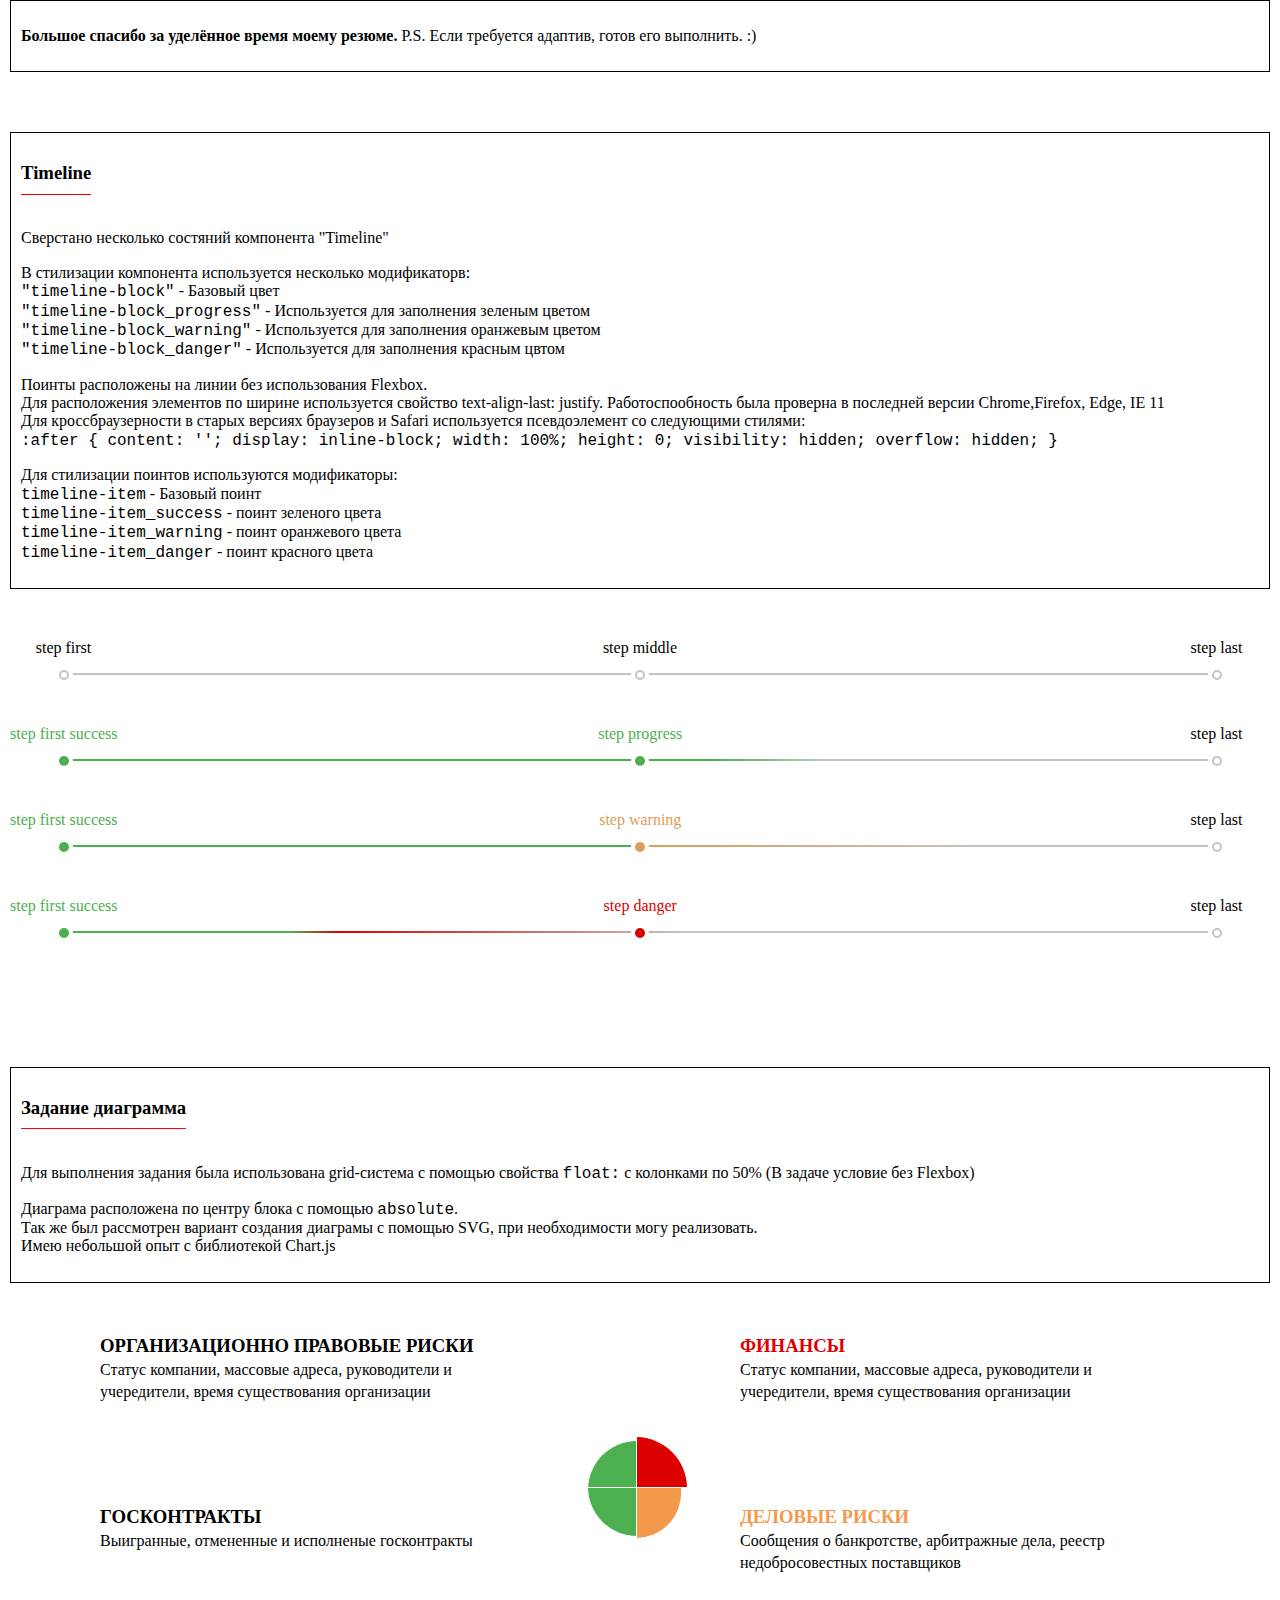
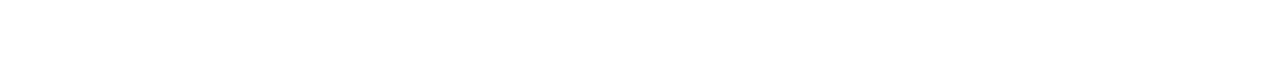
==== projects/korus/index.html @ c4a9c42c "fix" ====
<!DOCTYPE html>
<html lang="ru">

<head>
    <meta charset="utf-8"/>
    <title>Тестовое задание</title>
    <meta name="keywords" content="keywords"/>
    <meta name="description" content="description"/>
    <meta name="theme-color" content="#ffffff">

    <!--viewport-->
    <meta name="viewport" content="width=device-width, initial-scale=1.0, user-scalable=no, maximum-scale=1.0"/>
    <!-- <meta name="viewport" content="width=device-width, initial-scale=1.0" /> -->
    <!--modernizr-->

    <!-- HTML5 Shim and Respond.js IE8 support of HTML5 elements and media queries -->
    <!-- WARNING: Respond.js doesn't work if you view the page via file:// -->
    <!--[if IE]>
    <script src="//cdnjs.cloudflare.com/ajax/libs/html5shiv/3.7.3/html5shiv.min.js"></script>
    <link href="css/ie.css" rel="stylesheet" media="all"/>
    <![endif]-->
    <!--styles-->
    <link rel="stylesheet" type="text/css" href="css/app.css?v=1.0"/>
</head>

<body>
<div class="wrapper">
    <div class="container">
        <div class="task">
            <p><strong>Большое спасибо за уделённое время моему резюме.</strong>
            P.S. Если требуется адаптив, готов его выполнить. :)</p>
        </div>
    </div>
    <section class="timeline">
        <div class="container">
            <div class="task">
                <h3>Timeline</h3>
                <p>Сверстано несколько состяний компонента "Timeline"</p>
                <p>В стилизации компонента используется несколько модификаторв:
                    <br>
                    <code>"timeline-block"</code> - Базовый цвет
                    <br>
                    <code>"timeline-block_progress"</code> - Используется для заполнения зеленым цветом
                    <br>
                    <code>"timeline-block_warning"</code> - Используется для заполнения оранжевым цветом
                    <br>
                    <code>"timeline-block_danger"</code> - Используется для заполнения красным цвтом
                    <br>
                </p>
                <p>Поинты расположены на линии без использования Flexbox.
                    <br>Для расположения элементов по ширине используется свойство text-align-last: justify.
                    Работоспообность была проверна в последней версии Chrome,Firefox, Edge, IE 11
                    <br>Для кроссбраузерности в старых версиях браузеров и Safari используется псевдоэлемент со следующими
                    стилями:
                    <br>
                    <code>:after {
                        content: '';
                        display: inline-block;
                        width: 100%;
                        height: 0;
                        visibility: hidden;
                        overflow: hidden;
                        }</code>
                </p>
                <p>Для стилизации поинтов используются модификаторы:
                    <br>
                    <code>timeline-item</code> - Базовый поинт
                    <br>
                    <code>timeline-item_success</code> - поинт зеленого цвета
                    <br>
                    <code>timeline-item_warning</code> - поинт оранжевого цвета
                    <br>
                    <code>timeline-item_danger</code> - поинт красного цвета
                    <br>
                </p>
            </div>
            <!--timeline block-->
            <ul class="timeline-block">
                <li class="timeline-item">step first</li>
                <li class="timeline-item">step middle</li>
                <li class="timeline-item">step last</li>
            </ul>
            <!--timeline block progress-->
            <ul class="timeline-block timeline-block_progress">
                <li class="timeline-item timeline-item_success">step first success</li>
                <li class="timeline-item timeline-item_success">step progress</li>
                <li class="timeline-item">step last</li>
            </ul>

            <!--timeline block warning-->
            <ul class="timeline-block timeline-block_progress timeline-block_warning">
                <li class="timeline-item timeline-item_success">step first success</li>
                <li class="timeline-item timeline-item_warning">step warning</li>
                <li class="timeline-item">step last</li>
            </ul>

            <!--timeline block danger-->
            <ul class="timeline-block timeline-block_progress timeline-block_danger">
                <li class="timeline-item timeline-item_success">step first success</li>
                <li class="timeline-item timeline-item_danger">step danger</li>
                <li class="timeline-item">step last</li>
            </ul>
        </div>
    </section>
    <section class="diagram">
        <div class="container">
            <div class="task">
                <h3>Задание диаграмма</h3>
                <p>Для выполнения задания была использована grid-система с помощью свойства <code>float:</code> c
                    колонками по 50% (В задаче условие без Flexbox)</p>
                <p>Диаграма расположена по центру блока с помощью <code>absolute</code>.
                    <br>Так же был рассмотрен вариант создания диаграмы с помощью SVG, при необходимости могу
                    реализовать.
                    <br>Имею небольшой опыт с библиотекой Chart.js</p>
            </div>
        </div>
        <div class="container ">
            <!--GRID-->
            <div class="row clearfix">
                <div class="col">
                    <!--diagram-item-->
                    <div class="diagram-item">
                        <h3 class="diagram-item__title">Организационно правовые риски</h3>
                        <p>Статус компании, массовые адреса, руководители и учередители, время существования
                            организации</p>
                    </div>
                </div>
                <div class="col">
                    <!--diagram-item-->
                    <div class="diagram-item">
                        <h3 class="diagram-item__title diagram-item__title_red">Финансы</h3>
                        <p>Статус компании, массовые адреса, руководители и учередители, время существования
                            организации</p>
                    </div>
                </div>
                <div class="col">
                    <div class="diagram-item">
                        <h3 class="diagram-item__title">Госконтракты</h3>
                        <p>Выигранные, отмененные и исполненые госконтракты</p>
                    </div>
                </div>
                <div class="col">
                    <!--diagram-item-->
                    <div class="diagram-item">
                        <h3 class="diagram-item__title diagram-item__title_orange">Деловые риски</h3>
                        <p>Сообщения о банкротстве, арбитражные дела, реестр недобросовестных поставщиков</p>
                    </div>
                </div>
            </div>
            <div class="diagram-block">
                <div class="diagram-block__item diagram-block__item_green"></div>
                <div class="diagram-block__item diagram-block__item_green"></div>
                <div class="diagram-block__item diagram-block__item_red"></div>
                <div class="diagram-block__item diagram-block__item_orange"></div>
            </div>
        </div>
    </section>
</div>
</body>

</html>
---- projects/korus/css/app.css ----
/*! normalize.css v7.0.0 | MIT License | github.com/necolas/normalize.css */

/* Document
   ========================================================================== */

/**
 * 1. Correct the line height in all browsers.
 * 2. Prevent adjustments of font size after orientation changes in
 *    IE on Windows Phone and in iOS.
 */

html
{
    line-height: 1.15;
    /* 1 */

        -ms-text-size-adjust: 100%;
    /* 2 */
    -webkit-text-size-adjust: 100%;
    /* 2 */
}

/* Sections
   ========================================================================== */

/**
 * Remove the margin in all browsers (opinionated).
 */

body
{
    margin: 0;
}

/**
 * Add the correct display in IE 9-.
 */

article,
aside,
footer,
header,
nav,
section
{
    display: block;
}

/**
 * Correct the font size and margin on `h1` elements within `section` and
 * `article` contexts in Chrome, Firefox, and Safari.
 */

h1
{
    font-size: 2em;

    margin: .67em 0;
}

/* Grouping content
   ========================================================================== */

/**
 * Add the correct display in IE 9-.
 * 1. Add the correct display in IE.
 */

figcaption,
figure,
main
{
    /* 1 */
    display: block;
}

/**
 * Add the correct margin in IE 8.
 */

figure
{
    margin: 1em 40px;
}

/**
 * 1. Add the correct box sizing in Firefox.
 * 2. Show the overflow in Edge and IE.
 */

hr
{
    /* 1 */
    overflow: visible;

    -webkit-box-sizing: content-box;
            box-sizing: content-box;
    /* 1 */
    height: 0;
    /* 2 */
}

/**
 * 1. Correct the inheritance and scaling of font size in all browsers.
 * 2. Correct the odd `em` font sizing in all browsers.
 */

pre
{
    font-family: monospace, monospace;
    /* 1 */
    font-size: 1em;
    /* 2 */
}

/* Text-level semantics
   ========================================================================== */

/**
 * 1. Remove the gray background on active links in IE 10.
 * 2. Remove gaps in links underline in iOS 8+ and Safari 8+.
 */

a
{
    background-color: transparent;
    /* 1 */

    -webkit-text-decoration-skip: objects;
    /* 2 */
}

/**
 * 1. Remove the bottom border in Chrome 57- and Firefox 39-.
 * 2. Add the correct text decoration in Chrome, Edge, IE, Opera, and Safari.
 */

abbr[title]
{
    /* 1 */
    text-decoration: underline;
    /* 2 */
    text-decoration: underline dotted;

    border-bottom: none;
    /* 2 */
}

/**
 * Prevent the duplicate application of `bolder` by the next rule in Safari 6.
 */

b,
strong
{
    font-weight: inherit;
}

/**
 * Add the correct font weight in Chrome, Edge, and Safari.
 */

b,
strong
{
    font-weight: bolder;
}

/**
 * 1. Correct the inheritance and scaling of font size in all browsers.
 * 2. Correct the odd `em` font sizing in all browsers.
 */

code,
kbd,
samp
{
    font-family: monospace, monospace;
    /* 1 */
    font-size: 1em;
    /* 2 */
}

/**
 * Add the correct font style in Android 4.3-.
 */

dfn
{
    font-style: italic;
}

/**
 * Add the correct background and color in IE 9-.
 */

mark
{
    color: #000;
    background-color: #ff0;
}

/**
 * Add the correct font size in all browsers.
 */

small
{
    font-size: 80%;
}

/**
 * Prevent `sub` and `sup` elements from affecting the line height in
 * all browsers.
 */

sub,
sup
{
    font-size: 75%;
    line-height: 0;

    position: relative;

    vertical-align: baseline;
}

sub
{
    bottom: -.25em;
}

sup
{
    top: -.5em;
}

/* Embedded content
   ========================================================================== */

/**
 * Add the correct display in IE 9-.
 */

audio,
video
{
    display: inline-block;
}

/**
 * Add the correct display in iOS 4-7.
 */

audio:not([controls])
{
    display: none;

    height: 0;
}

/**
 * Remove the border on images inside links in IE 10-.
 */

img
{
    border-style: none;
}

/**
 * Hide the overflow in IE.
 */

svg:not(:root)
{
    overflow: hidden;
}

/* Forms
   ========================================================================== */

/**
 * 1. Change the font styles in all browsers (opinionated).
 * 2. Remove the margin in Firefox and Safari.
 */

button,
input,
optgroup,
select,
textarea
{
    font-family: sans-serif;
    /* 1 */
    font-size: 100%;
    /* 1 */
    line-height: 1.15;
    /* 1 */

    margin: 0;
    /* 2 */
}

/**
 * Show the overflow in IE.
 * 1. Show the overflow in Edge.
 */

button,
input
{
    /* 1 */
    overflow: visible;
}

/**
 * Remove the inheritance of text transform in Edge, Firefox, and IE.
 * 1. Remove the inheritance of text transform in Firefox.
 */

button,
select
{
    /* 1 */
    text-transform: none;
}

/**
 * 1. Prevent a WebKit bug where (2) destroys native `audio` and `video`
 *    controls in Android 4.
 * 2. Correct the inability to style clickable types in iOS and Safari.
 */

button,
html [type='button'],
[type='reset'],
[type='submit']
{
    -webkit-appearance: button;
    /* 2 */
}

/**
 * Remove the inner border and padding in Firefox.
 */

button::-moz-focus-inner,
[type='button']::-moz-focus-inner,
[type='reset']::-moz-focus-inner,
[type='submit']::-moz-focus-inner
{
    padding: 0;

    border-style: none;
}

/**
 * Restore the focus styles unset by the previous rule.
 */

button:-moz-focusring,
[type='button']:-moz-focusring,
[type='reset']:-moz-focusring,
[type='submit']:-moz-focusring
{
    outline: 1px dotted ButtonText;
}

/**
 * Correct the padding in Firefox.
 */

fieldset
{
    padding: .35em .75em .625em;
}

/**
 * 1. Correct the text wrapping in Edge and IE.
 * 2. Correct the color inheritance from `fieldset` elements in IE.
 * 3. Remove the padding so developers are not caught out when they zero out
 *    `fieldset` elements in all browsers.
 */

legend
{
    /* 2 */
    display: table;

    -webkit-box-sizing: border-box;
            box-sizing: border-box;
    /* 1 */
    max-width: 100%;
    /* 1 */
    padding: 0;
    /* 3 */

    white-space: normal;
    /* 1 */

    color: inherit;
    /* 1 */
}

/**
 * 1. Add the correct display in IE 9-.
 * 2. Add the correct vertical alignment in Chrome, Firefox, and Opera.
 */

progress
{
    display: inline-block;
    /* 1 */

    vertical-align: baseline;
    /* 2 */
}

/**
 * Remove the default vertical scrollbar in IE.
 */

textarea
{
    overflow: auto;
}

/**
 * 1. Add the correct box sizing in IE 10-.
 * 2. Remove the padding in IE 10-.
 */

[type='checkbox'],
[type='radio']
{
    -webkit-box-sizing: border-box;
            box-sizing: border-box;
    /* 1 */
    padding: 0;
    /* 2 */
}

/**
 * Correct the cursor style of increment and decrement buttons in Chrome.
 */

[type='number']::-webkit-inner-spin-button,
[type='number']::-webkit-outer-spin-button
{
    height: auto;
}

/**
 * 1. Correct the odd appearance in Chrome and Safari.
 * 2. Correct the outline style in Safari.
 */

[type='search']
{
    /* 1 */
    outline-offset: -2px;

    -webkit-appearance: textfield;
    /* 2 */
}

/**
 * Remove the inner padding and cancel buttons in Chrome and Safari on macOS.
 */

[type='search']::-webkit-search-cancel-button,
[type='search']::-webkit-search-decoration
{
    -webkit-appearance: none;
}

/**
 * 1. Correct the inability to style clickable types in iOS and Safari.
 * 2. Change font properties to `inherit` in Safari.
 */

::-webkit-file-upload-button
{
    /* 1 */
    font: inherit;

    -webkit-appearance: button;
    /* 2 */
}

/* Interactive
   ========================================================================== */

/*
 * Add the correct display in IE 9-.
 * 1. Add the correct display in Edge, IE, and Firefox.
 */

details,
menu
{
    display: block;
}

/*
 * Add the correct display in all browsers.
 */

summary
{
    display: list-item;
}

/* Scripting
   ========================================================================== */

/**
 * Add the correct display in IE 9-.
 */

canvas
{
    display: inline-block;
}

/**
 * Add the correct display in IE.
 */

template
{
    display: none;
}

/* Hidden
   ========================================================================== */

/**
 * Add the correct display in IE 10-.
 */

[hidden]
{
    display: none;
}

/*==========================================================================
	 GLOBAL STYLES
	 ===========================================================================*/

/* BASE STYLES */

*,
*::before,
*::after
{
    -webkit-box-sizing: inherit;
            box-sizing: inherit;
}

html
{
    font-size: 100%;

    -webkit-box-sizing: border-box;
            box-sizing: border-box;
    min-width: 300px;
    height: 100%;
}

body
{
    position: relative;

    overflow-x: hidden;

    min-height: 100vh;
}

.container
{
    position: relative;

    margin: 0 auto;
    padding-right: 10px;
    padding-left: 10px;
}

.clearfix::after
{
    display: table;
    clear: both;

    content: '';
}

.wrapper
{
    position: relative;
    z-index: 2;

    overflow: hidden;

    width: 100%;

    -webkit-box-flex: 1 0 auto;
    -webkit-flex: 1 0 auto;
        -ms-flex: 1 0 auto;
            flex: 1 0 auto;
}

.clearfix
{
    clear: both;
}

.clearfix:after
{
    display: block;
    visibility: hidden;
    clear: both;

    height: 0;

    content: '';
}

img,
video
{
    max-width: 100%;
    height: auto;
}

input,
textarea
{
    -webkit-overflow-scrolling: touch;
}

address
{
    font-style: normal;
}

input:not([type=checkbox]):not([type=radio]),
textarea,
select
{
    -webkit-appearance: none;
       -moz-appearance: none;
            appearance: none;
}

.hidden-block
{
    display: none !important;
}

.task
{
    margin-bottom: 50px;
    padding: 10px;

    border: 1px solid #000;
}

.task h3
{
    display: inline-block;

    padding-bottom: 10px;

    border-bottom: 1px solid red;
}

/* end base styles */

/* end global */

/*================
  TIMELINE
=================*/

.timeline
{
    padding-top: 10px;
}

.timeline-block
{
    position: relative;

    height: 70px;
    padding: 0;

    text-align: justify;
    -moz-text-align-last: justify;
         text-align-last: justify;
}

.timeline-block:after
{
    display: inline-block;
    visibility: hidden;
    overflow: hidden;

    width: 100%;
    height: 0;

    content: '';
}

.timeline-block:before
{
    position: absolute;
    z-index: -1;
    top: 50%;
    right: 0;
    left: 0;

    display: block;

    width: 92%;
    height: 2px;
    margin: 0 auto;

    content: '';
    -webkit-transform: translateY(-50%);
        -ms-transform: translateY(-50%);
            transform: translateY(-50%);

    -webkit-border-radius: 5px;
            border-radius: 5px;
    background-color: #c4c4c4;
}

.timeline-block_progress:before
{
    background-image: -webkit-gradient(linear, left top, right top, color-stop(56%, #4caf50), color-stop(66%, #c4c4c4));
    background-image: -webkit-linear-gradient(left, #4caf50 56%, #c4c4c4 66%);
    background-image:         linear-gradient(to right, #4caf50 56%, #c4c4c4 66%);
}

.timeline-block_warning:before
{
    background-image: -webkit-gradient(linear, left top, right top, color-stop(50%, #4caf50), color-stop(32%, #dd9c5a), color-stop(80%, #c4c4c4));
    background-image: -webkit-linear-gradient(left, #4caf50 50%, #dd9c5a 32%, #c4c4c4 80%);
    background-image:         linear-gradient(to right, #4caf50 50%, #dd9c5a 32%, #c4c4c4 80%);
}

.timeline-block_danger:before
{
    background-image: -webkit-gradient(linear, left top, right top, color-stop(20%, #4caf50), color-stop(24%, #d00), color-stop(54%, #c4c4c4));
    background-image: -webkit-linear-gradient(left, #4caf50 20%, #d00 24%, #c4c4c4 54%);
    background-image:         linear-gradient(to right, #4caf50 20%, #d00 24%, #c4c4c4 54%);
}

li
{
    display: inline-block;

    list-style-type: none;
}

.timeline-item
{
    min-width: 107px;

    text-align: center;
    -moz-text-align-last: auto;
         text-align-last: auto;
}

.timeline-item:after
{
    display: block;

    width: 10px;
    height: 10px;
    margin: 12px auto 0;

    content: '';

    border: 2px solid #c4c4c4;
    -webkit-border-radius: 50%;
            border-radius: 50%;
    background-color: #fff;
    -webkit-box-shadow: 0 0 0 4px #fff;
            box-shadow: 0 0 0 4px #fff;
}

.timeline-item_success
{
    color: #4caf50;
}

.timeline-item_success:after
{
    border-color: #4caf50;
    background-color: #4caf50;
}

.timeline-item_warning
{
    color: #dd9c5a;
}

.timeline-item_warning:after
{
    border-color: #dd9c5a;
    background-color: #dd9c5a;
}

.timeline-item_danger
{
    color: #d00;
}

.timeline-item_danger:after
{
    border-color: #d00;
    background-color: #d00;
}

/*================
  TIMELINE-END
=================*/

/*================
  DIAGRAM
=================*/

.diagram
{
    margin-top: 100px;
}

.row
{
    margin-right: -10px;
    margin-left: -10px;
}

.col
{
    float: left;

    width: 50%;
    padding-right: 10px;
    padding-left: 10px;
}

.diagram-item
{
    margin-bottom: 100px;
    padding: 0 90px;
}

.diagram-item p
{
    line-height: 1.4;

    margin: 0;
}

.diagram-item__title
{
    line-height: 1.4;

    margin: 0;

    text-transform: uppercase;
}

.diagram-item__title_red
{
    color: #d00;
}

.diagram-item__title_orange
{
    color: #f2994a;
}

.diagram-block
{
    position: absolute;
    top: 30%;
    right: 0;
    left: 0;

    overflow: hidden;

    width: 106px;
    height: 107px;
    margin: 0 auto;
}

.diagram-block__item
{
    position: absolute;
    top: 5px;
    left: 0;

    overflow: hidden;

    width: 50px;
    height: 50px;
}

.diagram-block__item:after
{
    position: absolute;
    top: 0;
    left: 0;

    width: 100%;
    height: 100%;

    content: '';

    border: 1px solid #fff;
    -webkit-border-radius: 100px 0 0 0;
            border-radius: 100px 0 0 0;
    background: #4caf50;
}

.diagram-block__item_green:after
{
    background: #4caf50;
}

.diagram-block__item_red:after
{
    background: #d00;
}

.diagram-block__item_orange:after
{
    background: #f2994a;
}

.diagram-block__item:nth-child(2)
{
    top: auto;
    bottom: 5px;
    left: 0;

    -webkit-transform: rotate(-90deg);
        -ms-transform: rotate(-90deg);
            transform: rotate(-90deg);
}

.diagram-block__item:nth-child(3)
{
    top: 1px;
    right: 5px;
    left: auto;

    width: 52px;
    height: 52px;

    -webkit-transform: rotate(90deg);
        -ms-transform: rotate(90deg);
            transform: rotate(90deg);
}

.diagram-block__item:nth-child(4)
{
    top: auto;
    right: 11px;
    bottom: 3px;
    left: auto;

    width: 46px;
    height: 52px;

    -webkit-transform: rotate(180deg);
        -ms-transform: rotate(180deg);
            transform: rotate(180deg);
}

/*================
  DIAGRAM-END
=================*/

@media screen and (min-width: 320px)
{
    .container
    {
        max-width: 1280px;
    }
}

@media screen and (min-width: 1280px)
{
    .container
    {
        width: 1280px;
    }
}

@media screen and (max-width: 318px)
{
    html
    {
        overflow-x: auto;
    }
}
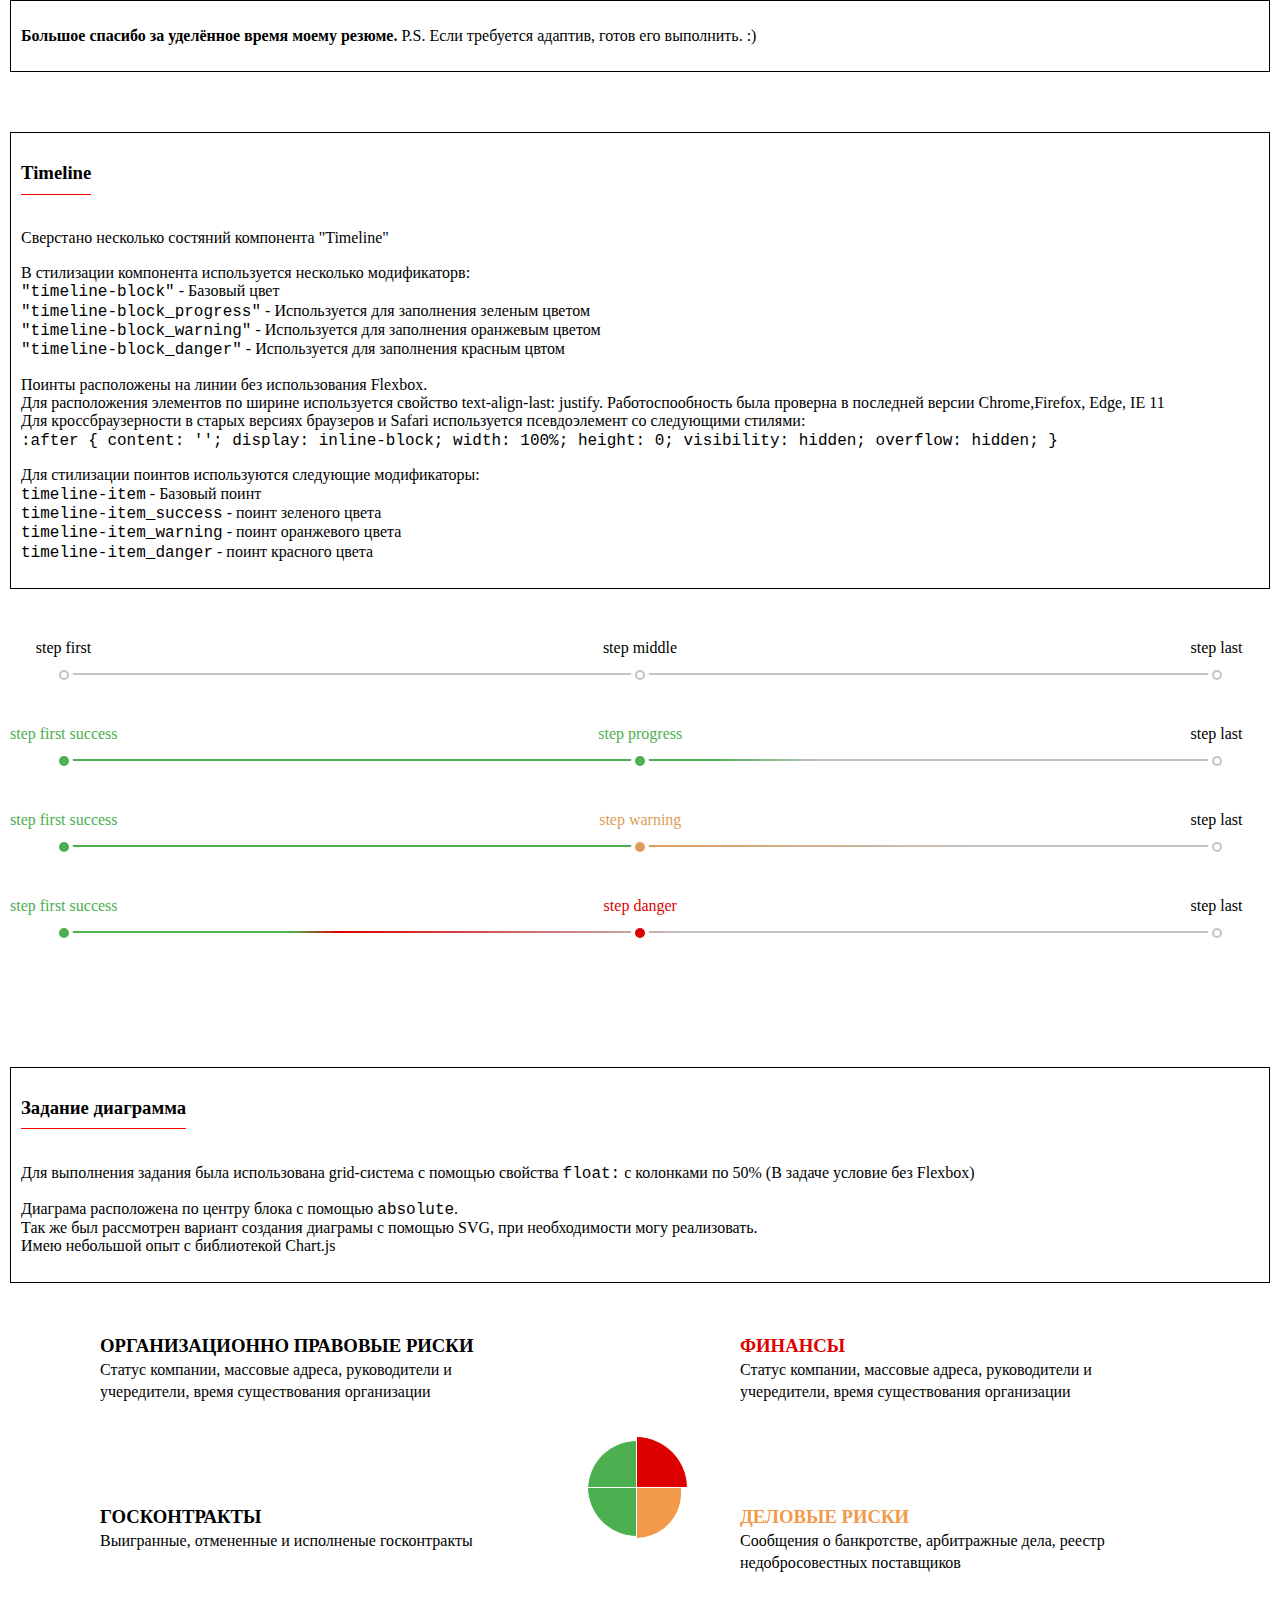
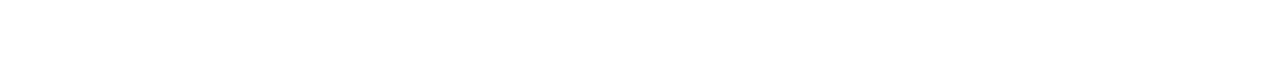
==== commit ba368b40: "fix" ====
--- a/projects/korus/index.html
+++ b/projects/korus/index.html
@@ -62,7 +62,7 @@
                         overflow: hidden;
                         }</code>
                 </p>
-                <p>Для стилизации поинтов используются модификаторы:
+                <p>Для стилизации поинтов используются  следующие модификаторы:
                     <br>
                     <code>timeline-item</code> - Базовый поинт
                     <br>
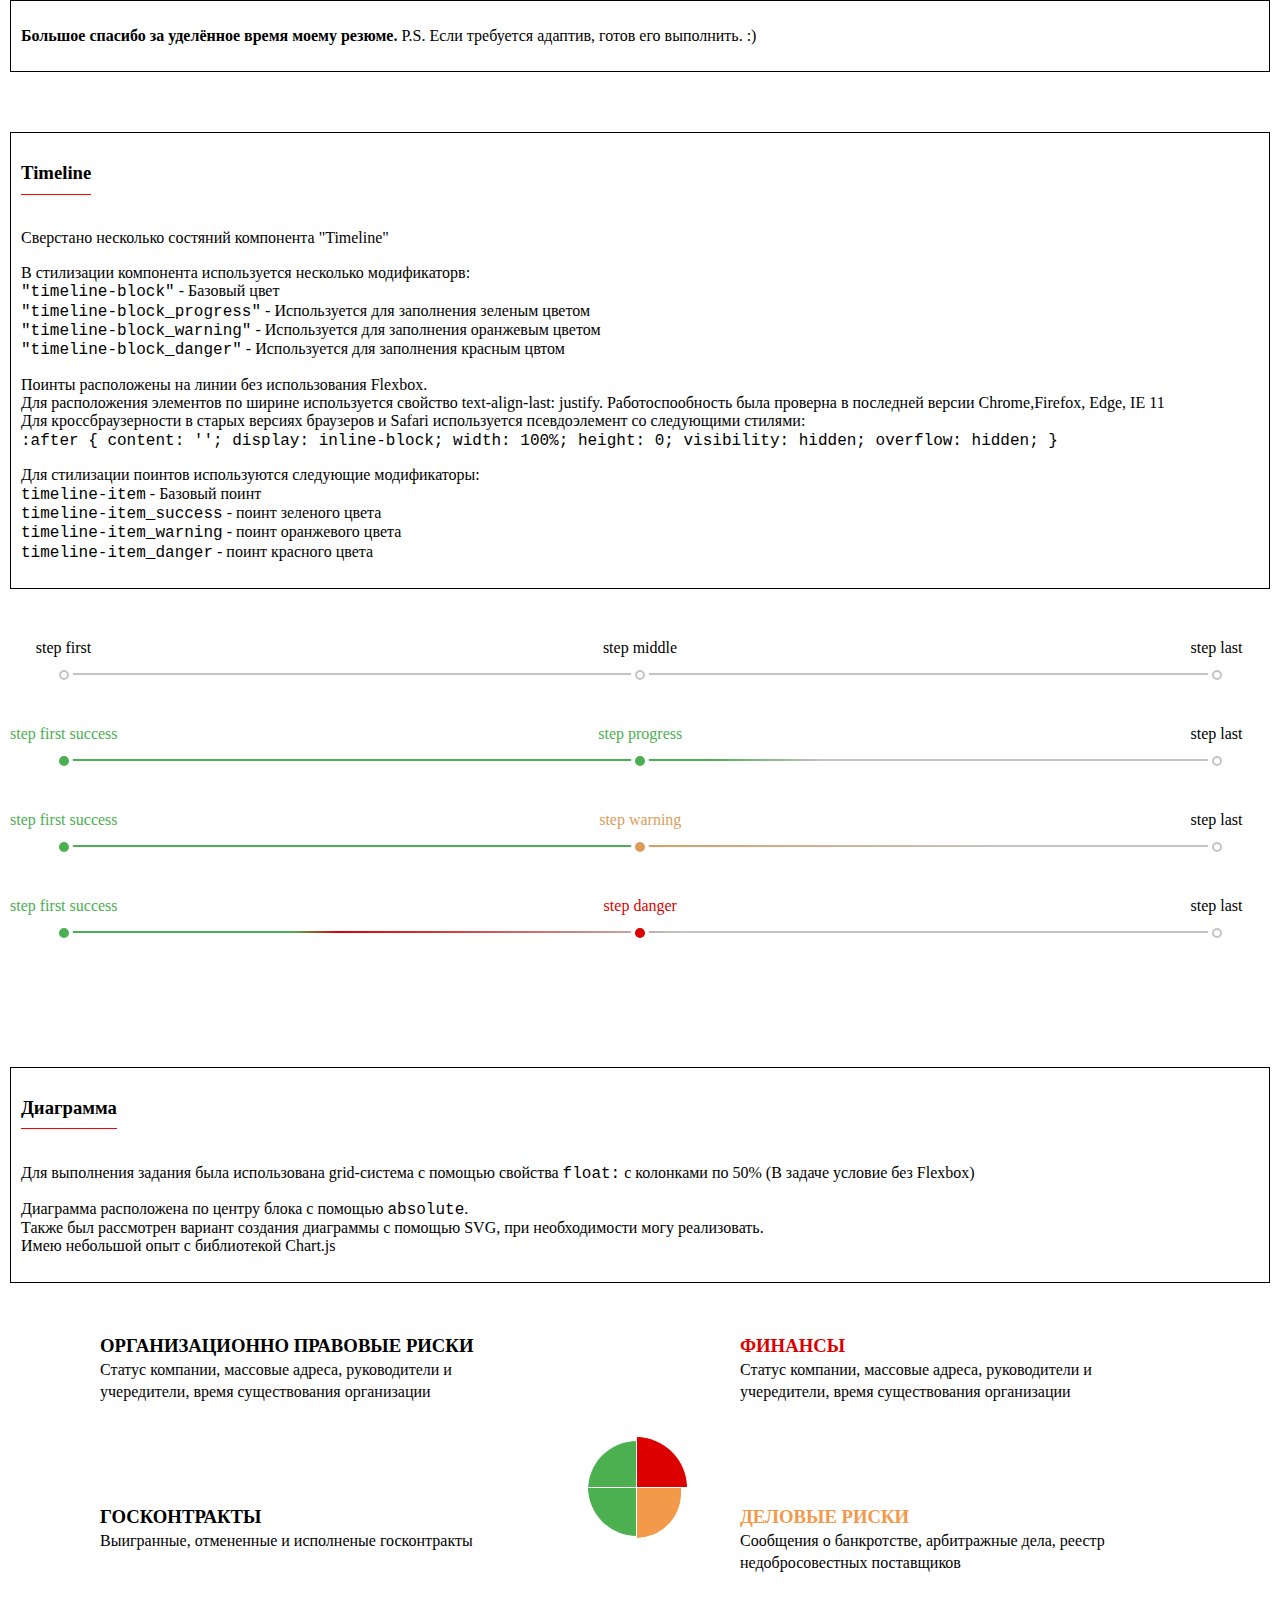
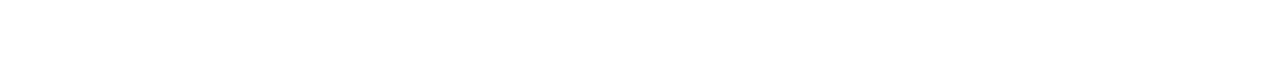
==== commit 783513a7: "fix" ====
--- a/projects/korus/index.html
+++ b/projects/korus/index.html
@@ -105,11 +105,11 @@
     <section class="diagram">
         <div class="container">
             <div class="task">
-                <h3>Задание диаграмма</h3>
+                <h3>Диаграмма</h3>
                 <p>Для выполнения задания была использована grid-система с помощью свойства <code>float:</code> c
                     колонками по 50% (В задаче условие без Flexbox)</p>
-                <p>Диаграма расположена по центру блока с помощью <code>absolute</code>.
-                    <br>Так же был рассмотрен вариант создания диаграмы с помощью SVG, при необходимости могу
+                <p>Диаграмма расположена по центру блока с помощью <code>absolute</code>.
+                    <br>Также был рассмотрен вариант создания диаграммы с помощью SVG, при необходимости могу
                     реализовать.
                     <br>Имею небольшой опыт с библиотекой Chart.js</p>
             </div>
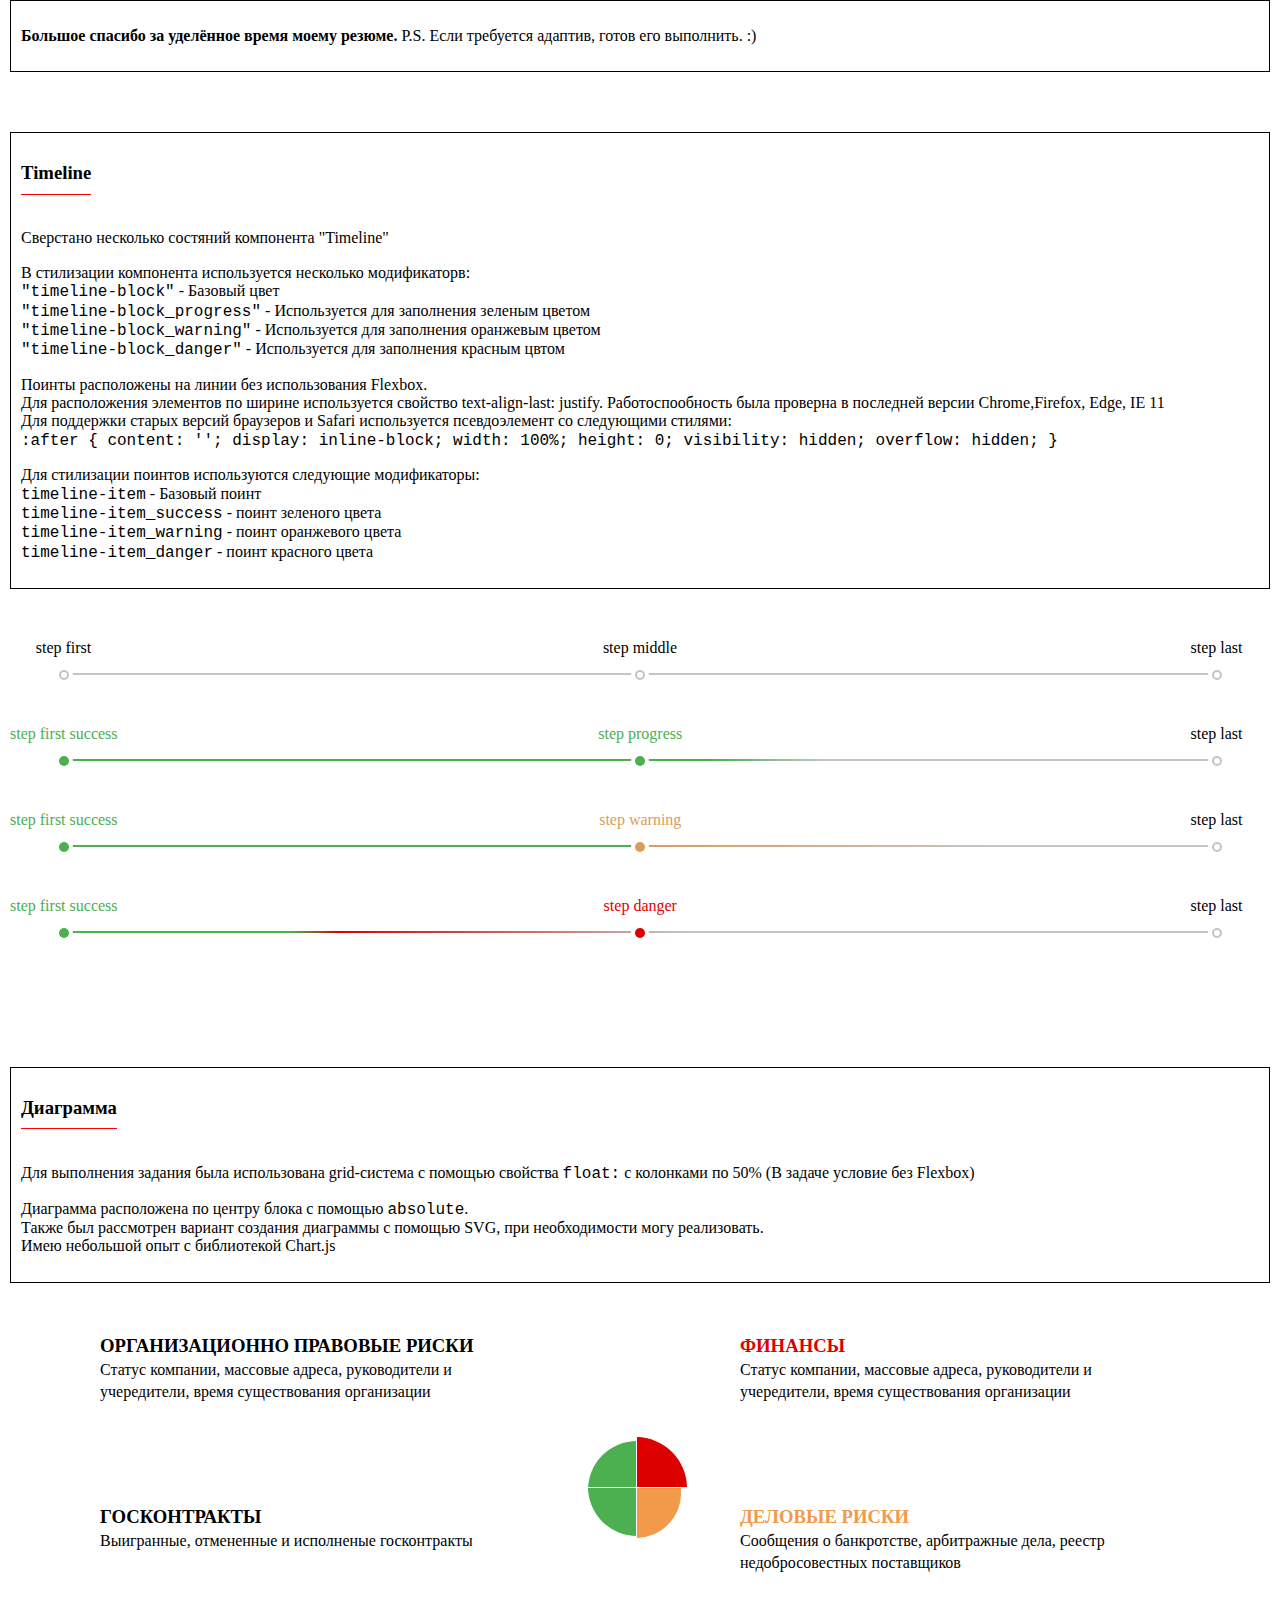
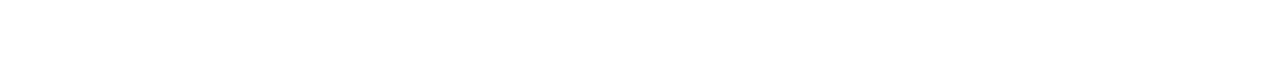
==== commit 56a7a2b9: "fix" ====
--- a/projects/korus/index.html
+++ b/projects/korus/index.html
@@ -50,7 +50,7 @@
                 <p>Поинты расположены на линии без использования Flexbox.
                     <br>Для расположения элементов по ширине используется свойство text-align-last: justify.
                     Работоспообность была проверна в последней версии Chrome,Firefox, Edge, IE 11
-                    <br>Для кроссбраузерности в старых версиях браузеров и Safari используется псевдоэлемент со следующими
+                    <br>Для поддержки старых версий браузеров и  Safari используется псевдоэлемент со следующими
                     стилями:
                     <br>
                     <code>:after {
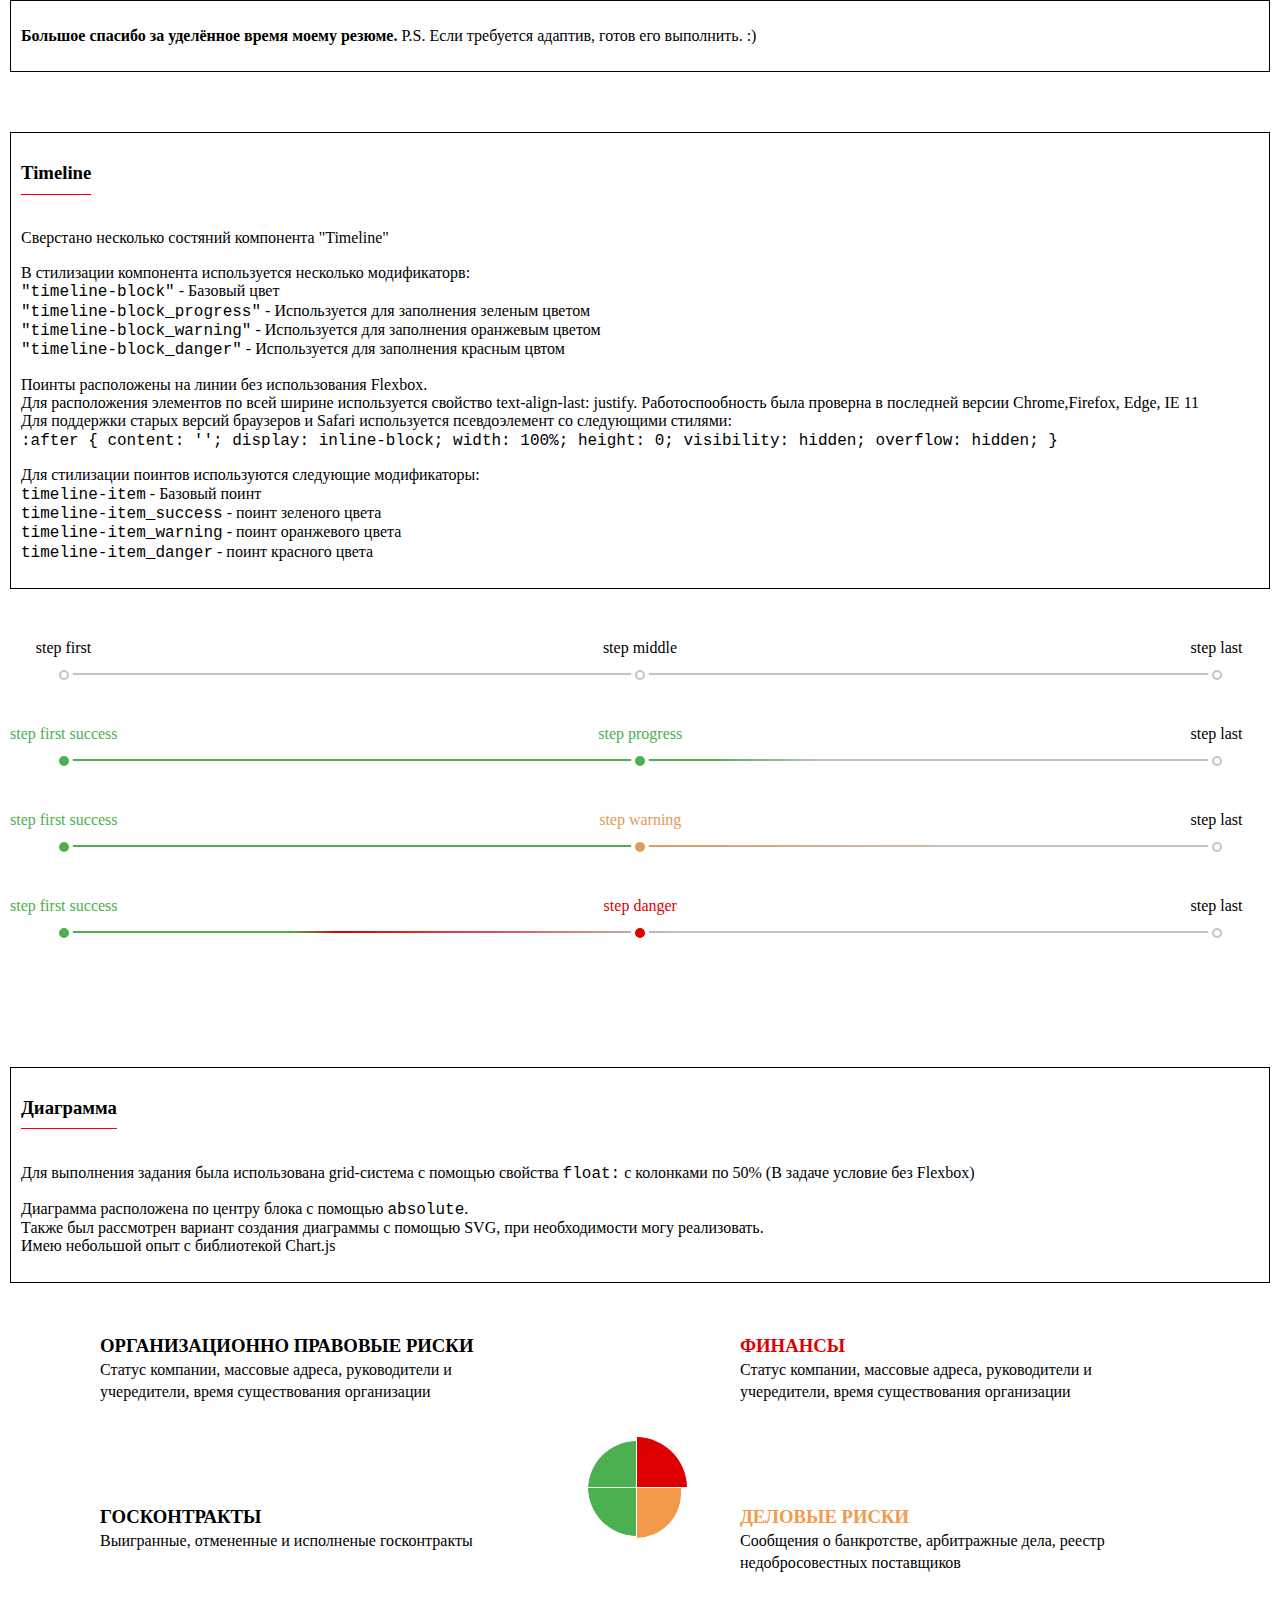
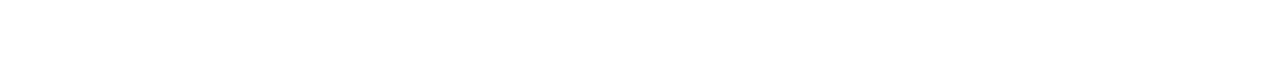
==== commit b73fa0cd: "fix" ====
--- a/projects/korus/index.html
+++ b/projects/korus/index.html
@@ -48,7 +48,7 @@
                     <br>
                 </p>
                 <p>Поинты расположены на линии без использования Flexbox.
-                    <br>Для расположения элементов по ширине используется свойство text-align-last: justify.
+                    <br>Для расположения элементов по всей ширине используется свойство text-align-last: justify.
                     Работоспообность была проверна в последней версии Chrome,Firefox, Edge, IE 11
                     <br>Для поддержки старых версий браузеров и  Safari используется псевдоэлемент со следующими
                     стилями:
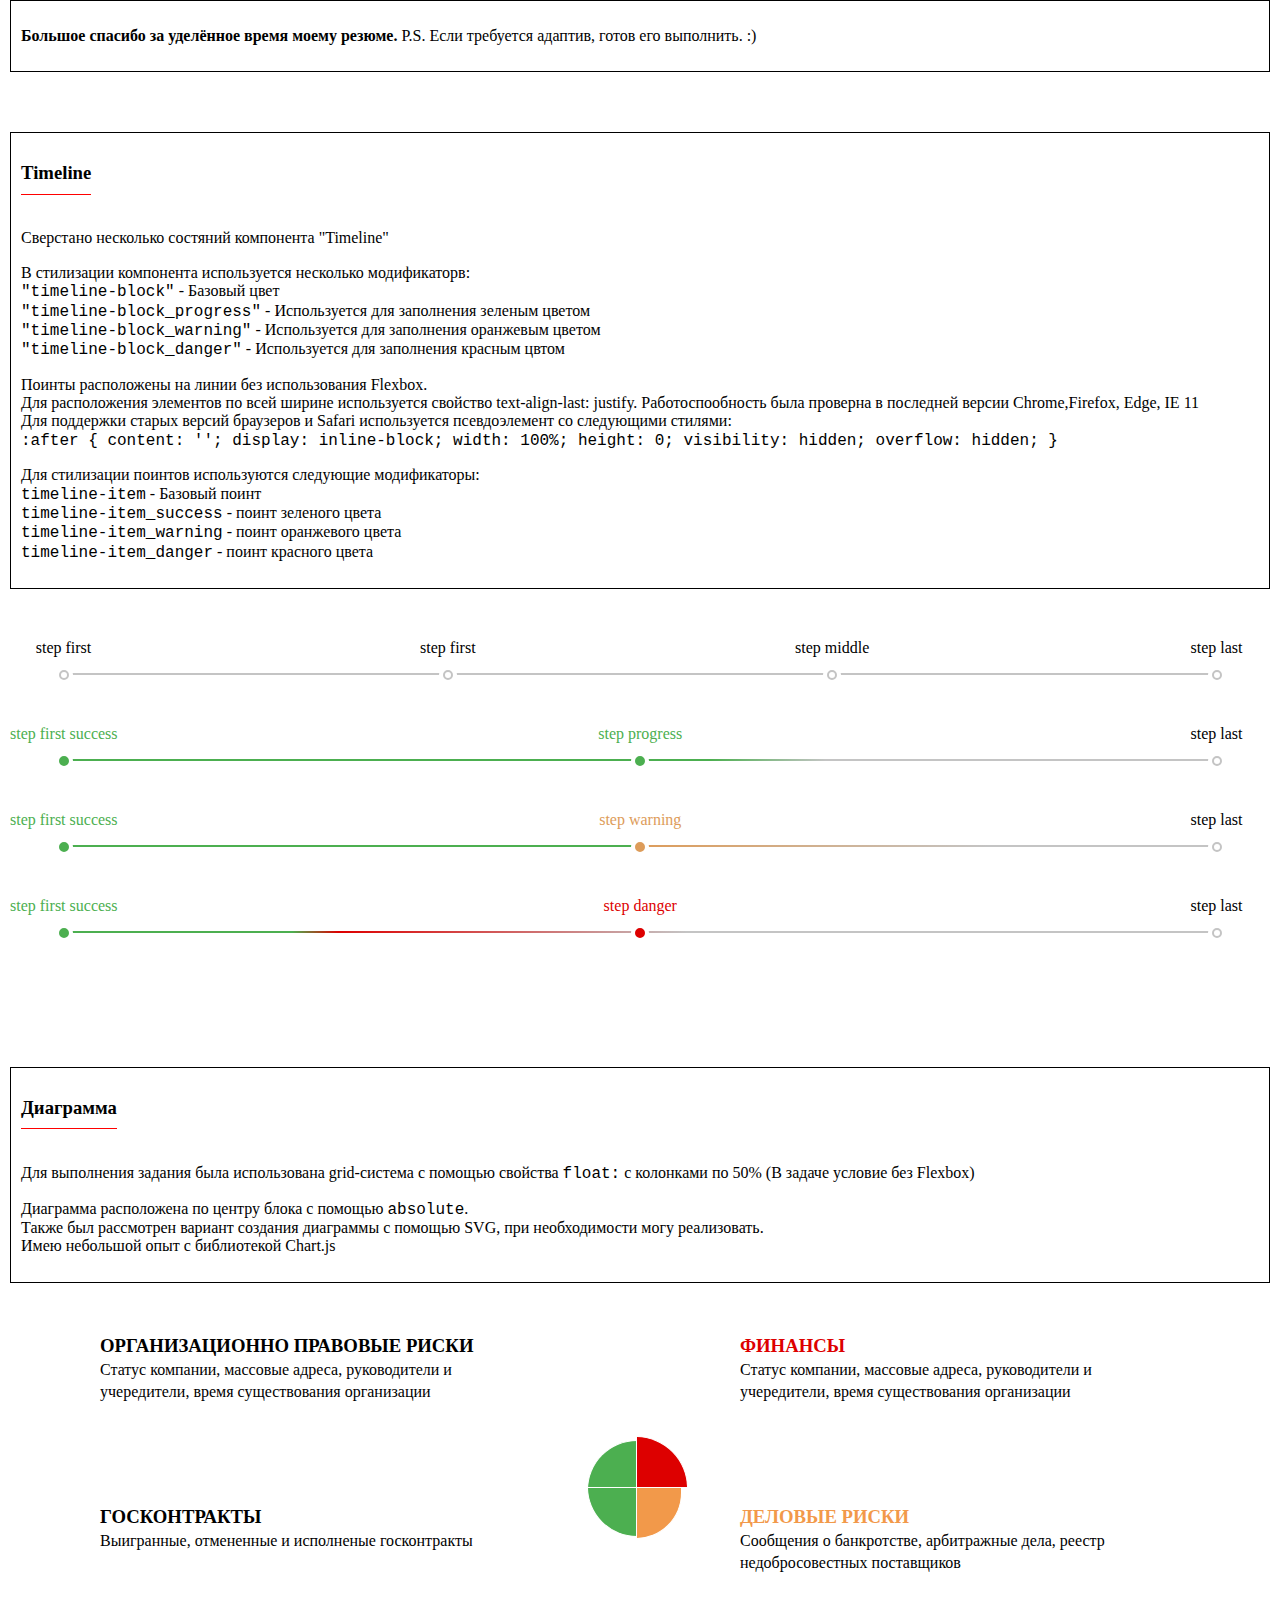
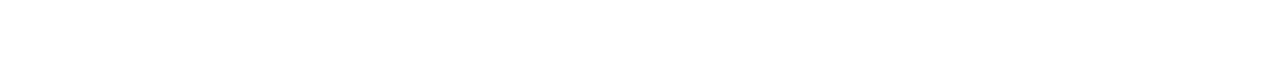
==== commit 5d8c2e7b: "fix" ====
--- a/projects/korus/index.html
+++ b/projects/korus/index.html
@@ -76,6 +76,7 @@
             </div>
             <!--timeline block-->
             <ul class="timeline-block">
+                <li class="timeline-item">step first</li>
                 <li class="timeline-item">step first</li>
                 <li class="timeline-item">step middle</li>
                 <li class="timeline-item">step last</li>
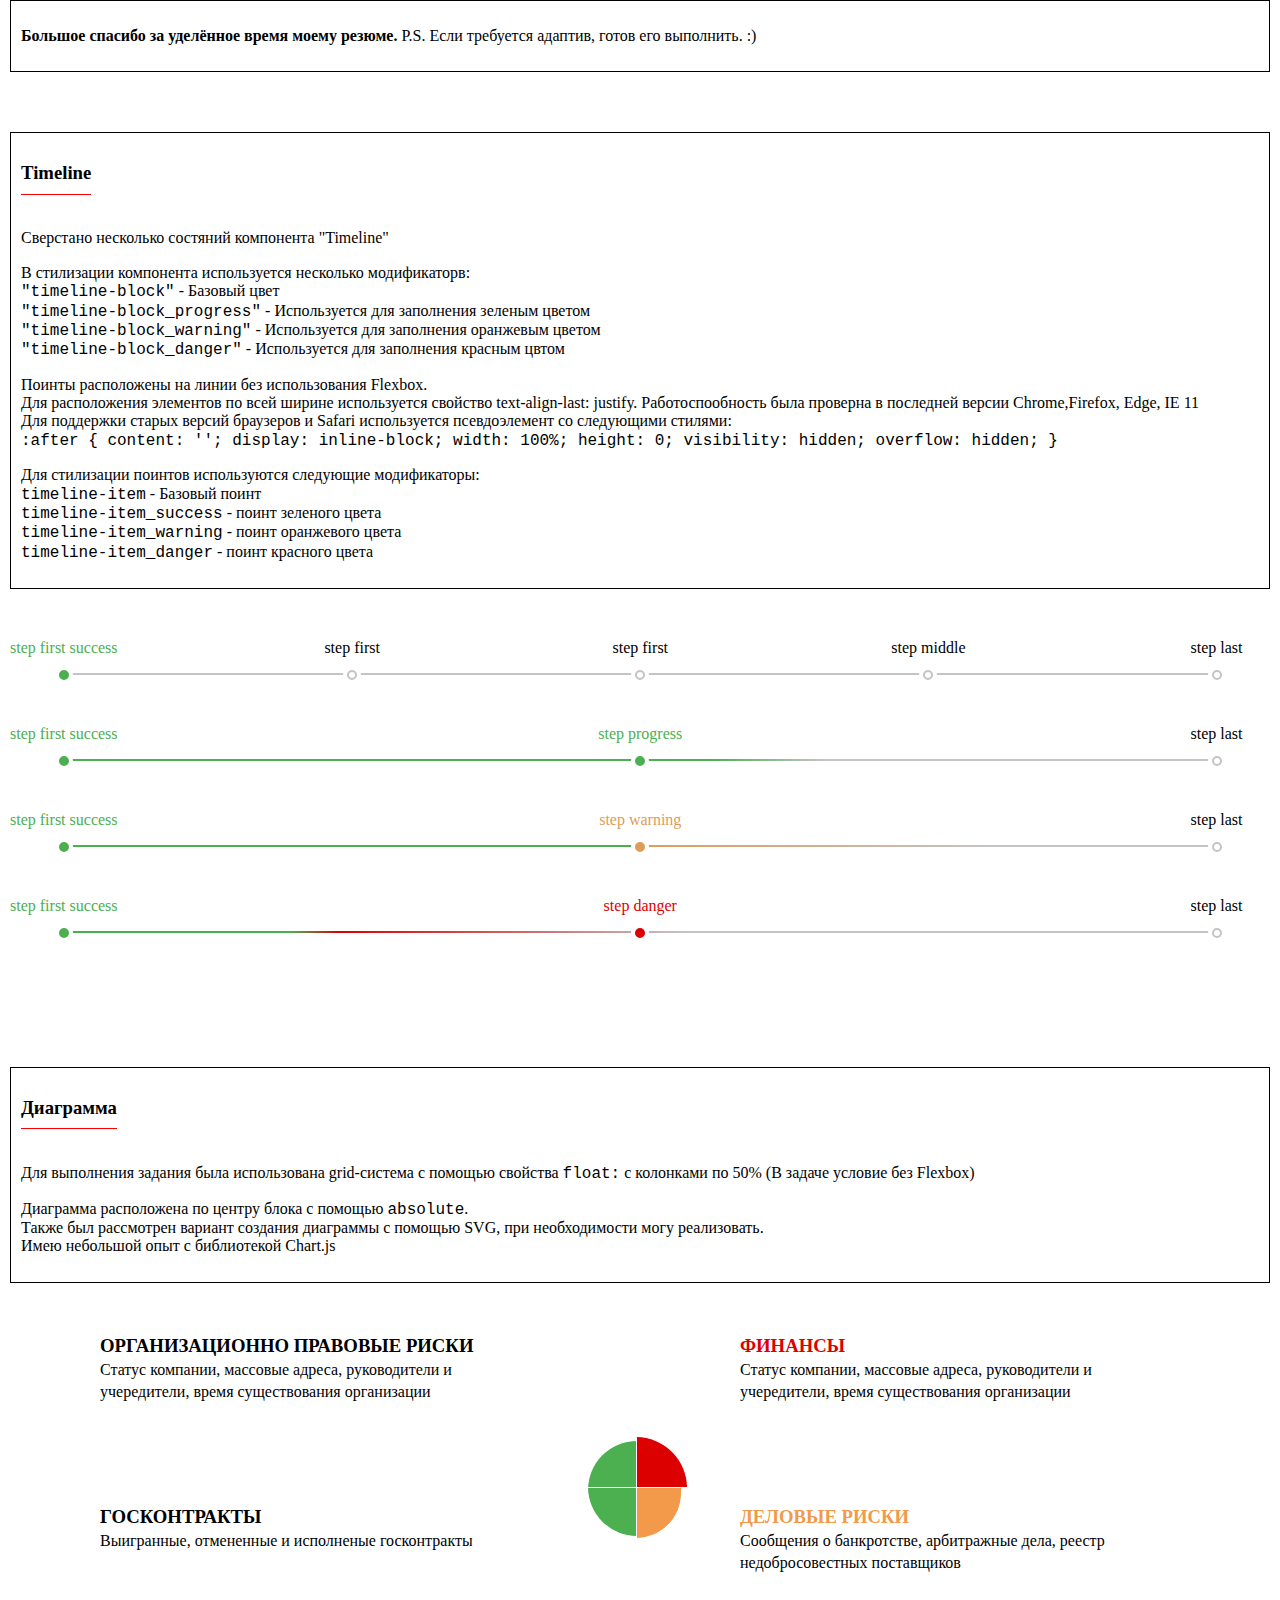
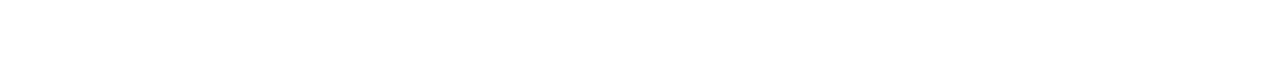
==== commit 1c97fb84: "test" ====
--- a/projects/korus/index.html
+++ b/projects/korus/index.html
@@ -76,6 +76,7 @@
             </div>
             <!--timeline block-->
             <ul class="timeline-block">
+                <li class="timeline-item timeline-item_success">step first success</li>
                 <li class="timeline-item">step first</li>
                 <li class="timeline-item">step first</li>
                 <li class="timeline-item">step middle</li>
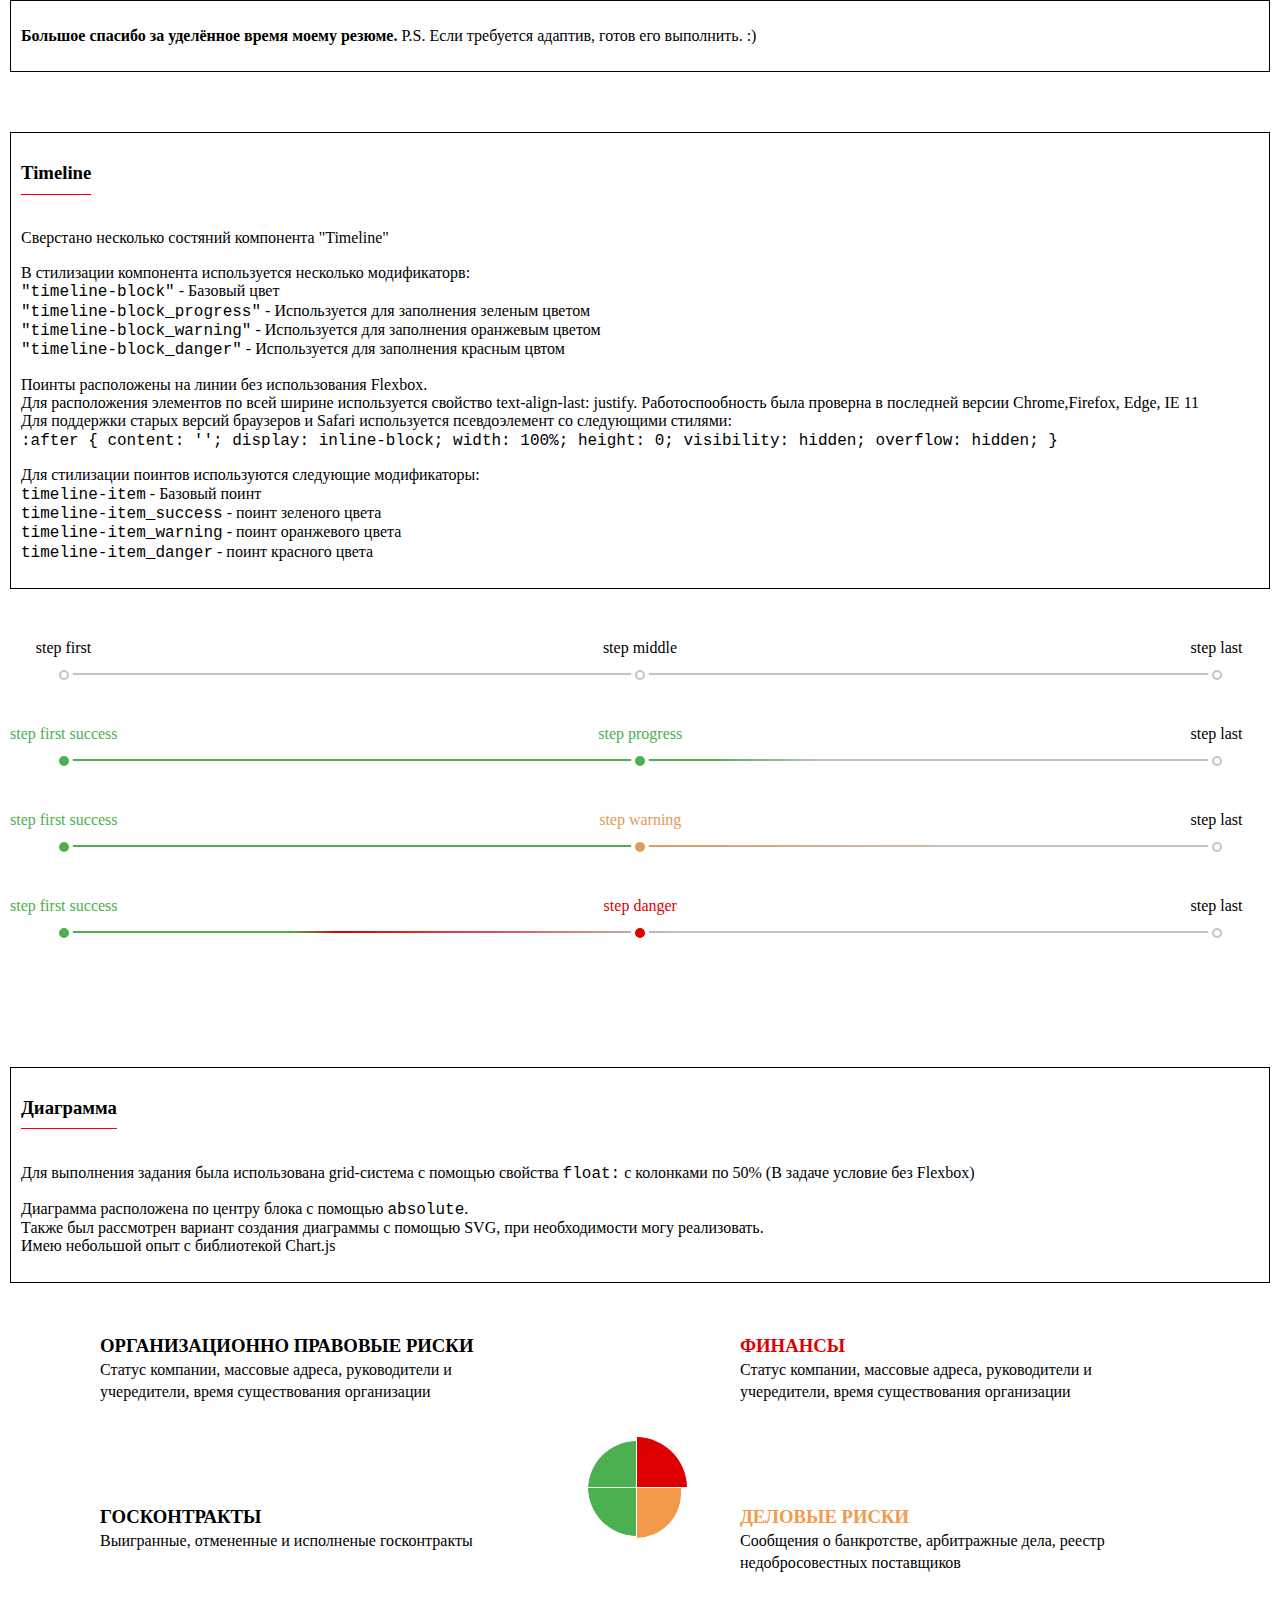
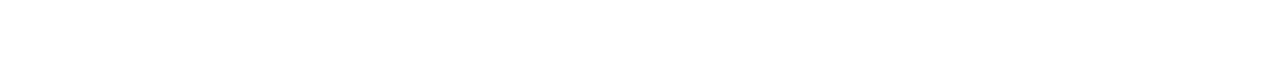
==== commit 853e4122: "fix" ====
--- a/projects/korus/index.html
+++ b/projects/korus/index.html
@@ -76,8 +76,6 @@
             </div>
             <!--timeline block-->
             <ul class="timeline-block">
-                <li class="timeline-item timeline-item_success">step first success</li>
-                <li class="timeline-item">step first</li>
                 <li class="timeline-item">step first</li>
                 <li class="timeline-item">step middle</li>
                 <li class="timeline-item">step last</li>
